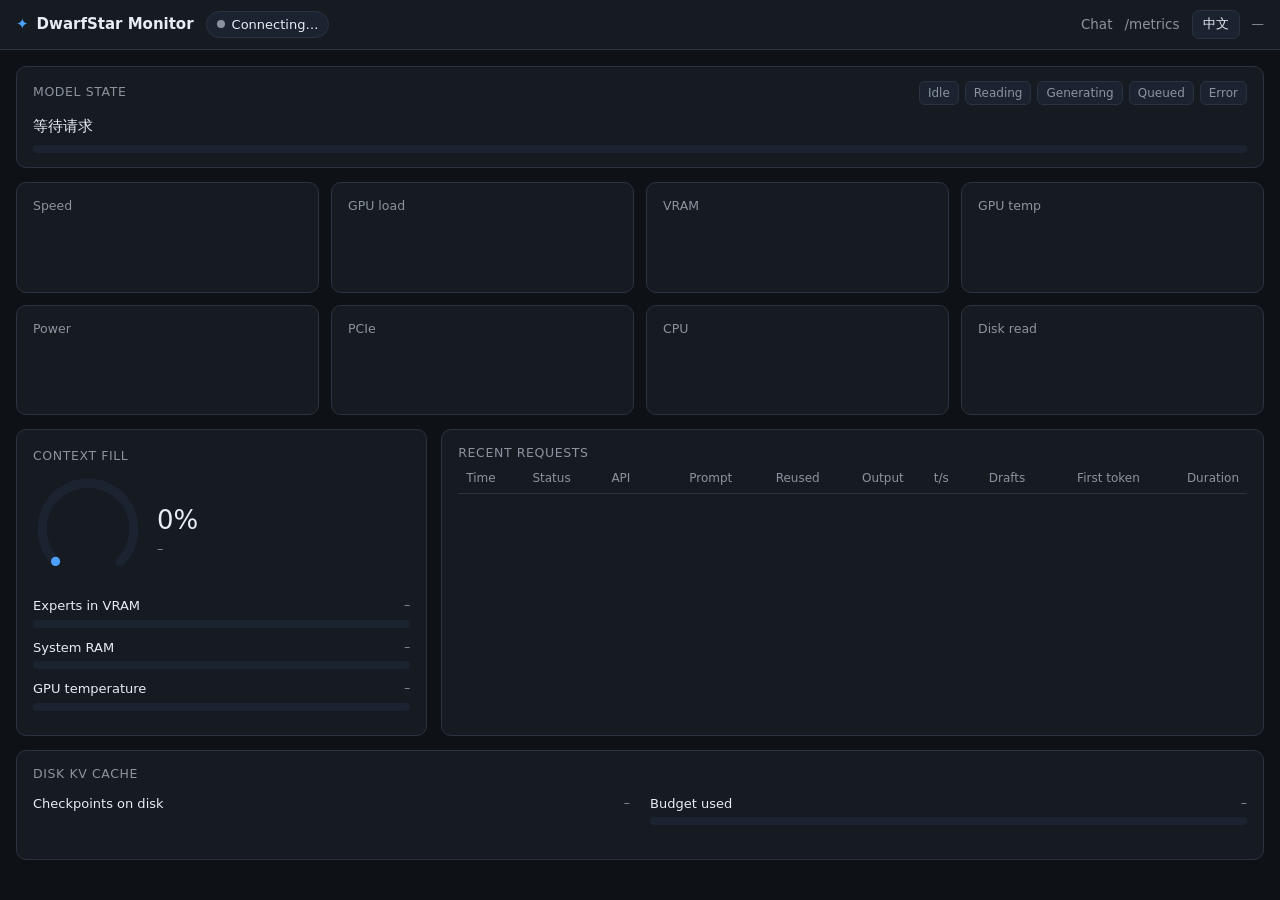
==== web/monitor.html @ 10eaf71a "工作台公网访问: 登录、API 密钥、设置弹窗(云服务器 + frp 穿透 + HTTPS 证书)、PWA 用户要从外网用手机打开工作台、装成 App。要做到这一点，下面几件缺一不可，所以合成一件提交" ====
<!doctype html>
<!-- web/monitor.html — DwarfStar (ds4-server) 自带的监控页, GET /monitor 直接返回(同源, 无需 --cors)。
     零依赖单文件: 无 CDN、无外部字体/脚本, 离线可用。每秒拉一次同源 GET /metrics(JSON), 把它画出来。
     板块与指标照 Strata(github.com/Niko1221/Strata)的 Monitor 页: 模型状态 / 八张读数卡(速度·GPU 负载·显存·GPU 温度·功耗·PCIe·CPU·
     磁盘读, 各带一分钟火花线) / 上下文占用 / 系统内存 / 最近请求表 / 累计 / 磁盘 KV 缓存。服务端读不到的数就显示 "–", 不编。
     语言: 中文 / English, 跟浏览器语言, 右上角可切(记在 localStorage), URL ?lang=en|zh 可强制。
     数据只经 textContent 与 DOM 节点进页面, 不拼 HTML 字符串。 -->
<html lang="zh-CN">
<head>
<meta charset="utf-8">
<meta name="viewport" content="width=device-width, initial-scale=1">
<link rel="icon" href="data:,">   <!-- 服务端没有 /favicon.ico: 空图标免得浏览器每次开页都打一条 404 -->
<title>DwarfStar 监控</title>
<style>
  :root {
    --bg: #0e1116; --panel: #161b22; --panel-2: #1c2330; --border: #2b3240;
    --text: #e6edf3; --dim: #8b949e; --accent: #4ea1ff; --accent-dim: #1f3a5f;
    --ok: #3fb950; --warn: #d29922; --err: #f85149; --info: #a371f7; --radius: 10px;
  }
  * { box-sizing: border-box; }
  body {
    margin: 0; background: var(--bg); color: var(--text);
    font: 15px/1.5 system-ui, -apple-system, "PingFang SC", "Microsoft YaHei", sans-serif;
  }
  header {
    display: flex; align-items: center; gap: 12px; padding: 10px 16px; flex-wrap: wrap;
    background: var(--panel); border-bottom: 1px solid var(--border); position: sticky; top: 0; z-index: 10;
  }
  .logo { display: flex; align-items: center; gap: 8px; font-weight: 600; }
  .logo .star { color: var(--accent); }
  header a { color: var(--dim); text-decoration: none; font-size: 13.5px; }
  header a:hover { color: var(--accent); }
  .spacer { flex: 1; }
  #pill { display: inline-flex; align-items: center; gap: 7px; padding: 3px 10px; border-radius: 999px; background: var(--panel-2); border: 1px solid var(--border); font-size: 13px; }
  #pill::before { content: ""; width: 8px; height: 8px; border-radius: 50%; background: var(--dim); }
  #pill[data-state=reading]::before { background: var(--info); }
  #pill[data-state=generating]::before { background: var(--ok); }
  #pill[data-state=queued]::before { background: var(--warn); }
  #pill[data-state=error]::before { background: var(--err); }
  #updated, .muted { color: var(--dim); font-size: 12.5px; }
  main { max-width: 1280px; margin: 0 auto; padding: 16px; display: grid; gap: 14px; }
  .card { background: var(--panel); border: 1px solid var(--border); border-radius: var(--radius); padding: 14px 16px; }
  .card-title { font-size: 12.5px; color: var(--dim); text-transform: uppercase; letter-spacing: .6px; }
  .state-head { display: flex; align-items: center; justify-content: space-between; gap: 10px; flex-wrap: wrap; }
  .badges { display: flex; gap: 6px; flex-wrap: wrap; }
  .badge { font-size: 12px; padding: 2px 8px; border-radius: 6px; background: var(--panel-2); color: var(--dim); border: 1px solid var(--border); }
  .badge.on { color: var(--text); border-color: var(--accent); background: var(--accent-dim); }
  .badge[data-s=generating].on { border-color: var(--ok); }
  .badge[data-s=reading].on { border-color: var(--info); }
  .badge[data-s=queued].on { border-color: var(--warn); }
  .badge[data-s=error].on { border-color: var(--err); }
  .state-row { display: flex; justify-content: space-between; gap: 12px; margin: 10px 0 8px; flex-wrap: wrap; }
  .progress { height: 8px; border-radius: 999px; background: var(--panel-2); overflow: hidden; }
  .progress > div { height: 100%; width: 0; background: var(--accent); transition: width .4s; }
  .progress[data-tone=info] > div { background: var(--info); }
  .progress[data-tone=warn] > div { background: var(--warn); }
  .progress[data-tone=danger] > div { background: var(--err); }
  .metrics { display: grid; grid-template-columns: repeat(4, 1fr); gap: 12px; }
  .metric .label { font-size: 12.5px; color: var(--dim); }
  .metric .value { font-size: 26px; font-weight: 500; line-height: 1.25; margin-top: 4px; }
  .metric .value small { font-size: 13px; color: var(--dim); margin-left: 4px; font-weight: 400; }
  .metric .sub { font-size: 12px; color: var(--dim); min-height: 1.3em; overflow-wrap: anywhere; }
  .metric svg { display: block; width: 100%; height: 36px; margin-top: 6px; color: var(--accent); }
  .metric svg[data-tone=warn] { color: var(--warn); }
  .metric svg[data-tone=info] { color: var(--info); }
  .speed-values { display: flex; gap: 18px; }
  .speed-values .value.prefill { color: var(--info); }
  .row2 { display: grid; grid-template-columns: minmax(280px, 1fr) minmax(0, 2fr); gap: 14px; }
  .gauge { display: flex; align-items: center; gap: 14px; margin: 8px 0 12px; }
  .gauge svg { width: 110px; height: 110px; }
  .gauge .track { stroke: var(--panel-2); }
  .gauge .fill { stroke: var(--accent); transition: stroke-dasharray .4s; }
  .gauge .pct { font-size: 26px; font-weight: 500; }
  .bar-row { display: flex; justify-content: space-between; font-size: 13px; margin: 10px 0 4px; }
  table { width: 100%; border-collapse: collapse; font-size: 13px; }
  th, td { padding: 6px 8px; text-align: left; border-bottom: 1px solid var(--border); white-space: nowrap; }
  th { color: var(--dim); font-weight: 500; font-size: 12px; }
  td.num, th.num { text-align: right; font-variant-numeric: tabular-nums; }
  .table-wrap { overflow: auto; max-height: 420px; }
  .req-head { display: flex; align-items: center; justify-content: space-between; gap: 10px; }
  button {
    background: var(--panel-2); color: var(--text); border: 1px solid var(--border);
    border-radius: 7px; padding: 4px 10px; font: inherit; font-size: 12.5px; cursor: pointer;
  }
  button:hover { border-color: var(--accent); }
  .tag { font-size: 11.5px; padding: 1px 7px; border-radius: 5px; background: var(--panel-2); color: var(--dim); }
  .tag.ok { color: var(--ok); } .tag.warn { color: var(--warn); } .tag.err { color: var(--err); }
  .totals { font-size: 12.5px; color: var(--dim); margin: 10px 0 0; }
  dl.facts { display: grid; grid-template-columns: max-content 1fr; gap: 4px 14px; margin: 10px 0 0; font-size: 13px; }
  dl.facts dt { color: var(--dim); } dl.facts dd { margin: 0; overflow-wrap: anywhere; }
  .cc-bars { display: grid; grid-template-columns: 1fr 1fr; gap: 0 20px; }
  .note { font-size: 12.5px; color: var(--dim); margin: 10px 0 0; }
  @media (max-width: 1000px) { .metrics { grid-template-columns: repeat(2, 1fr); } .row2 { grid-template-columns: 1fr; } }
  @media (max-width: 560px) { .metrics { grid-template-columns: 1fr; } .cc-bars { grid-template-columns: 1fr; } main { padding: 12px; } }
</style>
</head>
<body>
<header>
  <span class="logo"><span class="star">✦</span> <span data-i18n="brand">DwarfStar 监控</span></span>
  <span id="pill" data-state="idle"><span id="pill-text">连接中…</span></span>
  <span class="spacer"></span>
  <a href="/" data-i18n="nav_chat">聊天页</a>
  <a href="/metrics" target="_blank" data-i18n-title="nav_metrics_title">/metrics</a>
  <button id="lang" title="Language / 语言">EN</button>
  <span id="updated">—</span>
</header>

<main>
  <section class="card">
    <div class="state-head">
      <span class="card-title" data-i18n="state_title">模型状态</span>
      <span class="badges" id="badges">
        <span class="badge" data-s="idle" data-i18n="st_idle">空闲</span>
        <span class="badge" data-s="reading" data-i18n="st_reading">读提示</span>
        <span class="badge" data-s="generating" data-i18n="st_generating">生成中</span>
        <span class="badge" data-s="queued" data-i18n="st_queued">排队</span>
        <span class="badge" data-s="error" data-i18n="st_error">错误</span>
      </span>
    </div>
    <div class="state-row"><span id="state-label">等待请求</span><span class="muted" id="state-detail"></span></div>
    <div class="progress" id="state-progress"><div id="state-bar"></div></div>
  </section>

  <section class="metrics" id="metrics"></section>

  <section class="row2">
    <div class="card">
      <span class="card-title" data-i18n="ctx_title">上下文占用</span>
      <div class="gauge">
        <svg viewBox="0 0 120 120" aria-hidden="true">
          <circle class="track" cx="60" cy="60" r="50" fill="none" stroke-width="10" stroke-linecap="round" stroke-dasharray="235.6 314.2" transform="rotate(135 60 60)"/>
          <circle class="fill" id="ctx-fill" cx="60" cy="60" r="50" fill="none" stroke-width="10" stroke-linecap="round" stroke-dasharray="0 314.2" transform="rotate(135 60 60)"/>
        </svg>
        <div><div class="pct" id="ctx-pct">0%</div><div class="muted" id="ctx-sub">–</div></div>
      </div>
      <div class="bar-row"><span data-i18n="experts">专家在显存</span><span class="muted" id="experts-text">–</span></div>
      <div class="progress"><div id="experts-bar"></div></div>
      <div class="bar-row"><span data-i18n="ram">系统内存</span><span class="muted" id="ram-text">–</span></div>
      <div class="progress" id="ram-progress"><div id="ram-bar"></div></div>
      <div class="bar-row"><span data-i18n="gpu_temp_bar">GPU 温度</span><span class="muted" id="temp-text">–</span></div>
      <div class="progress" data-tone="warn"><div id="temp-bar"></div></div>
      <dl class="facts" id="facts"></dl>
    </div>
    <div class="card">
      <div class="req-head"><span class="card-title" data-i18n="req_title">最近请求</span><button id="req-all" hidden>显示全部</button></div>
      <div class="table-wrap">
        <table>
          <thead><tr>
            <th data-i18n="th_time">时间</th><th data-i18n="th_status">状态</th><th data-i18n="th_api">接口</th>
            <th class="num" data-i18n="th_prompt">提示</th><th class="num" data-i18n="th_reused">复用</th><th class="num" data-i18n="th_output">输出</th>
            <th class="num">t/s</th><th class="num" data-i18n="th_drafts" data-i18n-title="th_drafts_title">草稿</th>
            <th class="num" data-i18n="th_first">首 token</th><th class="num" data-i18n="th_duration">用时</th>
          </tr></thead>
          <tbody id="req-body"></tbody>
        </table>
      </div>
      <p class="totals" id="req-totals"></p>
    </div>
  </section>

  <section class="card" id="cc-card">
    <div class="req-head"><span class="card-title" data-i18n="cc_title">磁盘 KV 缓存</span><span class="muted" id="cc-sum"></span></div>
    <div class="cc-bars" id="cc-bars" hidden>
      <div><div class="bar-row"><span data-i18n="cc_parked">盘上检查点</span><span class="muted" id="cc-slots-text">–</span></div></div>
      <div><div class="bar-row"><span data-i18n="cc_budget">占用预算</span><span class="muted" id="cc-mem-text">–</span></div><div class="progress"><div id="cc-mem-bar"></div></div></div>
    </div>
    <dl class="facts" id="cc-facts"></dl>
    <p class="note" id="cc-note"></p>
  </section>
</main>

<script>
"use strict";
/* ---------- 语言 ---------- */
const I18N = {
  zh: {
    brand: "DwarfStar 监控", title: "DwarfStar 监控", nav_chat: "聊天页", lang_btn: "EN",
    nav_metrics_title: "本页的数据源(JSON); 加 Accept: text/plain 或 ?format=prometheus 给 Prometheus 文本",
    connecting: "连接中…", live: "实时 · {0}", disconnected: "已断开 · 重试中", unreachable: "连不上服务",
    pill_idle: "空闲", pill_reading: "读提示", pill_reading_pct: "读提示 · {0}%", pill_generating: "生成中 · {0} t/s", pill_queued: "{0} 条排队",
    state_title: "模型状态", st_idle: "空闲", st_reading: "读提示", st_generating: "生成中", st_queued: "排队", st_error: "错误",
    waiting: "等待请求", reading: "读提示", generating: "生成中",
    detail_reading: "{0} / {1} token · {2}%", detail_tokens: "{0} token", detail_generating: "{0} token · {1} t/s", detail_last: "上一条: {0} token", detail_last_speed: " · {0} t/s",
    m_speed: "速度", m_gpu: "GPU 负载", m_vram: "显存", m_temp: "GPU 温度", m_power: "功耗", m_pcie: "PCIe", m_cpu: "CPU", m_disk: "磁盘读",
    decode_now: "解码 · 当前", decode_last: "解码 · 上一条", decode: "解码", prefill_now: "预填 · 当前", prefill_this: "预填 · 本请求", prefill_last: "预填 · 上一条", prefill: "预填",
    gpu_unreadable: "读不到(NVML/IOKit)", mem_ram: "统一内存 = 整机内存", mem_ram_kernel: "统一内存 · 内核可见 {0} GB", mem_metal: "本进程 Metal 工作集 / 设备上限",
    temp_none: "此平台无免 root 接口", power_limit: "上限 {0} W", pcie_rx: "到 GPU {0} MB/s", pcie_idle: " · 空闲降到 Gen{0}", pcie_unified: "统一内存, 无 PCIe 搬运",
    cores_threads: "{0} 核 · {1} 线程", threads: "{0} 线程", disk_write: "写 {0} MB/s",
    ctx_title: "上下文占用", ctx_sub: "{0} / {1} token", experts: "专家在显存", experts_resident: "全部常驻(无专家缓存)", experts_n: "{0} 个",
    ram: "系统内存", ram_text: "{0} / {1} GB", gpu_temp_bar: "GPU 温度", temp_text: "{0} °C",
    f_model: "模型", f_backend: "后端", f_ctx: "上下文", f_ctx_v: "{0} token", f_parallel: "并发", f_lanes: "{0} 路合批", f_single: "单路",
    f_spec: "投机解码", on: "开", off: "关", f_gpu: "GPU", f_gpu_mem: "{0}, {1} GB", f_cpu: "CPU", f_images: "图像输入",
    req_title: "最近请求", th_time: "时间", th_status: "状态", th_api: "接口", th_prompt: "提示", th_reused: "复用", th_output: "输出", th_drafts: "草稿",
    th_drafts_title: "解码期接受的草稿位 / 出过的草稿位(投机解码)", th_first: "首 token", th_duration: "用时",
    no_requests: "还没有请求", stream: " · 流式", fin_stop: "完成", fin_tool_calls: "工具调用", fin_length: "到上限", fin_cancel: "已停", fin_disconnect: "客户端断开", fin_error: "错误",
    show_all: "显示全部({0})", show_fewer: "只看最近 12 条",
    totals: "自 {0}: {1} 条请求 · 读提示 {2} token{3}(复用 {4}) · 生成 {5} token{6}{7}", totals_speed: " · {0} t/s", totals_drafts: " · 草稿接受 {0}%",
    cc_title: "磁盘 KV 缓存", cc_parked: "盘上检查点", cc_budget: "占用预算", cc_n: "{0} 条", cc_mem: "{0} / {1} GB", cc_mem_only: "{0} GB",
    cc_sum: "{0} / {1} 条请求复用了提示前缀", cc_share: "(占全部提示 token 的 {0}%)", cc_parked_ev: "存盘", cc_restored_ev: "装回", cc_event: "{0} {1} token, {2}",
    cc_last_req: "上一条请求", cc_last_req_v: "复用 {0} / {1} 提示 token", cc_since: "开服以来复用", cc_since_v: "{0} token {1}", cc_pr: "存盘 / 装回", cc_evicted: " · 逐出 {0}", cc_last: "最近一次",
    cc_note_on: "命中前缀的请求直接装回检查点, 不再重读提示; 预算满了先逐出最旧的。",
    cc_note_off: "磁盘 KV 缓存没开(V4.1 服务路没有会话 KV; V4 用 --kv-disk-dir 开)。表里的「复用」= 请求命中的活 KV 前缀。",
    just_now: "刚刚", min_ago: "{0} 分钟前", h_ago: "{0} 小时前",
  },
  en: {
    brand: "DwarfStar Monitor", title: "DwarfStar Monitor", nav_chat: "Chat", lang_btn: "中文",
    nav_metrics_title: "This page's data (JSON); add Accept: text/plain or ?format=prometheus for the Prometheus text",
    connecting: "Connecting…", live: "Live · {0}", disconnected: "Disconnected · retrying", unreachable: "Server unreachable",
    pill_idle: "Idle", pill_reading: "Reading prompt", pill_reading_pct: "Reading prompt · {0}%", pill_generating: "Generating · {0} t/s", pill_queued: "{0} queued",
    state_title: "Model state", st_idle: "Idle", st_reading: "Reading", st_generating: "Generating", st_queued: "Queued", st_error: "Error",
    waiting: "Waiting for a request", reading: "Reading prompt", generating: "Generating",
    detail_reading: "{0} / {1} tokens · {2}%", detail_tokens: "{0} tokens", detail_generating: "{0} tokens · {1} t/s", detail_last: "last: {0} tokens", detail_last_speed: " at {0} t/s",
    m_speed: "Speed", m_gpu: "GPU load", m_vram: "VRAM", m_temp: "GPU temp", m_power: "Power", m_pcie: "PCIe", m_cpu: "CPU", m_disk: "Disk read",
    decode_now: "Decode now", decode_last: "Decode last request", decode: "Decode", prefill_now: "Prefill now", prefill_this: "Prefill this request", prefill_last: "Prefill last request", prefill: "Prefill",
    gpu_unreadable: "not readable (NVML/IOKit)", mem_ram: "unified memory = system RAM", mem_ram_kernel: "unified memory · {0} GB visible to the kernel", mem_metal: "this process's Metal working set / device limit",
    temp_none: "no unprivileged interface on this platform", power_limit: "of {0} W limit", pcie_rx: "to GPU {0} MB/s", pcie_idle: " · idle Gen{0}", pcie_unified: "unified memory, no PCIe traffic",
    cores_threads: "{0} cores · {1} threads", threads: "{0} threads", disk_write: "write {0} MB/s",
    ctx_title: "Context fill", ctx_sub: "{0} / {1} tokens", experts: "Experts in VRAM", experts_resident: "all resident (no expert cache)", experts_n: "{0}",
    ram: "System RAM", ram_text: "{0} / {1} GB", gpu_temp_bar: "GPU temperature", temp_text: "{0} °C",
    f_model: "Model", f_backend: "Backend", f_ctx: "Context", f_ctx_v: "{0} tokens", f_parallel: "Parallel", f_lanes: "{0} lanes batched", f_single: "single lane",
    f_spec: "Speculative decoding", on: "on", off: "off", f_gpu: "GPU", f_gpu_mem: "{0}, {1} GB", f_cpu: "CPU", f_images: "Images",
    req_title: "Recent requests", th_time: "Time", th_status: "Status", th_api: "API", th_prompt: "Prompt", th_reused: "Reused", th_output: "Output", th_drafts: "Drafts",
    th_drafts_title: "speculative decoding: draft tokens accepted / offered while generating", th_first: "First token", th_duration: "Duration",
    no_requests: "No requests yet", stream: " · stream", fin_stop: "Done", fin_tool_calls: "Tool call", fin_length: "Max tokens", fin_cancel: "Stopped", fin_disconnect: "Disconnected", fin_error: "Error",
    show_all: "Show all ({0})", show_fewer: "Show fewer",
    totals: "Since {0}: {1} requests · {2} prompt tokens read{3} ({4} reused) · {5} written{6}{7}", totals_speed: " at {0} t/s", totals_drafts: " · drafts accepted {0}%",
    cc_title: "Disk KV cache", cc_parked: "Checkpoints on disk", cc_budget: "Budget used", cc_n: "{0}", cc_mem: "{0} / {1} GB", cc_mem_only: "{0} GB",
    cc_sum: "{0} of {1} requests reused part of their prompt", cc_share: "({0}% of all prompt tokens)", cc_parked_ev: "Parked", cc_restored_ev: "Restored", cc_event: "{0} {1} tokens, {2}",
    cc_last_req: "Last request", cc_last_req_v: "{0} of {1} prompt tokens reused", cc_since: "Reused since start", cc_since_v: "{0} tokens {1}", cc_pr: "Parked / restored", cc_evicted: " · {0} evicted", cc_last: "Last switch",
    cc_note_on: "A request that matches a checkpoint's prefix restores it instead of reading the prompt again; the oldest goes when the budget is full.",
    cc_note_off: "The disk KV cache is off (the V4.1 serving path has no session KV; V4 enables it with --kv-disk-dir). \"Reused\" in the table = live KV prefix a request matched.",
    just_now: "just now", min_ago: "{0} min ago", h_ago: "{0} h ago",
  },
};
const LS_LANG = "ds4.lang";   /* 与工作台 studio.html 共用: 一页切了另一页跟着 */
function pickLang() {
  const q = new URLSearchParams(location.search).get("lang");
  if (q === "en" || q === "zh") return q;
  try { const v = localStorage.getItem(LS_LANG); if (v === "en" || v === "zh") return v; } catch (_) {}
  return (navigator.language || "").toLowerCase().startsWith("zh") ? "zh" : "en";
}
let lang = pickLang();
const t = (k, ...a) => { let s = (I18N[lang][k] ?? I18N.zh[k] ?? k); for (let i = 0; i < a.length; i++) s = s.split(`{${i}}`).join(String(a[i])); return s; };
const locale = () => lang === "zh" ? "zh-CN" : "en-US";
function applyI18n() {
  document.documentElement.lang = lang === "zh" ? "zh-CN" : "en";
  document.title = t("title");
  for (const el of document.querySelectorAll("[data-i18n]")) el.textContent = t(el.dataset.i18n);
  for (const el of document.querySelectorAll("[data-i18n-title]")) el.title = t(el.dataset.i18nTitle);
  text("lang", t("lang_btn"));
  for (const m of METRICS) text("ml-" + m.key, t(m.label));
}

/* ---------- 工具 ---------- */
const $ = id => document.getElementById(id);
const fmt = (v, d = 0) => (v == null || Number.isNaN(v)) ? "–" : Number(v).toLocaleString(locale(), { minimumFractionDigits: d, maximumFractionDigits: d });
const gb = (bytes, d = 1) => bytes == null ? "–" : fmt(bytes / 1073741824, d);   /* 内存按二进制 GB(内存条、free、nvidia-smi 都这么标) */
const kfmt = n => n == null ? "–" : n >= 1e6 ? fmt(n / 1e6, 2) + "M" : n >= 1e4 ? fmt(n / 1e3, 1) + "k" : fmt(n);
/* 上下文上限按 2 的幂写(模型元数据 1048576 = 1M, 131072 = 128K), 不走十进制: "1.05M" 对不上项目里说的 1M */
const ctxfmt = n => n == null ? "–" : n % 1048576 === 0 ? `${n / 1048576}M` : n % 1024 === 0 ? `${n / 1024}K` : kfmt(n);
/* 占比: 1M 上下文里一条 3k 的请求只有 0.3%, 四舍五入成 0% 就像没数据; 10% 以下留一位小数, 0.1% 以下写 "<0.1%" */
const pctfmt = frac => frac <= 0 ? "0%" : frac * 100 < 0.1 ? "<0.1%" : frac * 100 < 10 ? `${fmt(frac * 100, 1)}%` : `${Math.round(frac * 100)}%`;
const text = (id, v) => { const el = $(id); if (el && el.textContent !== String(v)) el.textContent = v; };
function node(tag, cls, content) { const el = document.createElement(tag); if (cls) el.className = cls; if (content != null) el.textContent = content; return el; }

/* 八张读数卡(与 Strata METRICS 同序同名): key / 标题键 / 单位 / history 里的序列名 / 火花线满刻度 */
const METRICS = [
  { key: "speed", label: "m_speed", unit: "t/s", series: "tok_s" },
  { key: "gpu", label: "m_gpu", unit: "%", series: "gpu_util", max: 100 },
  { key: "vram", label: "m_vram", unit: "GB", series: "gpu_mem_used" },
  { key: "temp", label: "m_temp", unit: "°C", series: "gpu_temp", tone: "warn" },
  { key: "power", label: "m_power", unit: "W", series: "gpu_power" },
  { key: "pcie", label: "m_pcie", unit: "", series: "gpu_pcie_rx_mb", tone: "info" },
  { key: "cpu", label: "m_cpu", unit: "%", series: "cpu", max: 100 },
  { key: "disk", label: "m_disk", unit: "MB/s", series: "disk_read_mb", tone: "info" },
];
const SVG = "http://www.w3.org/2000/svg";
function sparkSvg(id, tone, extraId) {
  const svg = document.createElementNS(SVG, "svg");
  svg.id = id; svg.setAttribute("viewBox", "0 0 100 32"); svg.setAttribute("preserveAspectRatio", "none");
  if (tone) svg.dataset.tone = tone;
  const mk = (cls, fill) => { const p = document.createElementNS(SVG, "path"); p.setAttribute("class", cls); p.setAttribute("fill", fill ? "currentColor" : "none");
    if (fill) p.setAttribute("opacity", ".12"); else { p.setAttribute("stroke", "currentColor"); p.setAttribute("stroke-width", "1.6"); p.setAttribute("vector-effect", "non-scaling-stroke"); p.setAttribute("stroke-linejoin", "round"); }
    return p; };
  svg.append(mk("area", true), mk("line", false));
  if (extraId) { const g = document.createElementNS(SVG, "g"); g.id = extraId; g.style.color = "var(--info)"; g.append(mk("area", true), mk("line", false)); svg.append(g); }
  return svg;
}
for (const m of METRICS) {
  const card = node("div", "card metric");
  card.append(Object.assign(node("div", "label"), { id: "ml-" + m.key }));
  if (m.key === "speed") {
    const wrap = node("div", "speed-values");
    const a = node("div"); a.append(Object.assign(node("div", "value"), { id: "mv-speed" }), Object.assign(node("div", "sub"), { id: "ms-speed" }));
    const b = node("div"); b.append(Object.assign(node("div", "value prefill"), { id: "mv-prefill" }), Object.assign(node("div", "sub"), { id: "ms-prefill" }));
    wrap.append(a, b); card.append(wrap, sparkSvg("sp-speed", null, "sp-prefill"));
  } else {
    card.append(Object.assign(node("div", "value"), { id: "mv-" + m.key }), Object.assign(node("div", "sub"), { id: "ms-" + m.key }), sparkSvg("sp-" + m.key, m.tone));
  }
  $("metrics").append(card);
}
function spark(el, values, max) {
  const v = (values || []).map(x => x == null ? 0 : x);
  const line = el.querySelector(":scope > .line"), area = el.querySelector(":scope > .area");
  if (v.length < 2) { line.setAttribute("d", ""); area.setAttribute("d", ""); return; }
  const top = Math.max(max || 0, ...v, 1e-9);
  const pts = v.map((x, i) => [(i / (v.length - 1)) * 100, 30 - (x / top) * 26]);
  const d = pts.map((p, i) => `${i ? "L" : "M"}${p[0].toFixed(2)},${p[1].toFixed(2)}`).join("");
  line.setAttribute("d", d); area.setAttribute("d", `${d}L100,32L0,32Z`);
}
function setMetric(key, value, unit, sub) {
  const el = $("mv-" + key);
  el.replaceChildren();
  if (value == null) el.append("–"); else { el.append(String(value)); if (unit) el.append(node("small", null, unit)); }
  text("ms-" + key, sub || "");
}
function setPill(state, label) { $("pill").dataset.state = state; text("pill-text", label); }

/* ---------- 轮询 ---------- */
let lastMetrics = null, failures = 0, showAll = false;
async function poll() {
  try {
    /* 工作台主进程要登录(src/train/train_auth.c): 票在工作台页存的 localStorage 里, 同源直接读来带上; 没票/过期就回工作台首页登录 */
    let sess = ""; try { sess = localStorage.getItem("ds4.studio.session") || ""; } catch (_) {}
    const r = await fetch(showAll ? "/metrics?requests=all" : "/metrics", { cache: "no-store", headers: sess ? { "X-DS4-Session": sess } : {} });
    if (r.status === 401 && r.headers.get("X-DS4-Auth")) { location.href = "/"; return; }
    if (!r.ok) throw new Error("HTTP " + r.status);
    lastMetrics = await r.json(); failures = 0;
    render(lastMetrics);
    text("updated", t("live", new Date().toLocaleTimeString(locale())));
  } catch (e) {
    if (++failures >= 3) { setPill("error", t("unreachable")); text("updated", t("disconnected")); }
  }
  setTimeout(poll, 1000);
}

function render(m) {
  const live = m.live || {}, hw = m.hardware || {}, st = m.hardware_static || {}, eng = m.engine || {}, h = m.history || {};
  const reqs = m.requests || [], last = reqs[0];
  /* 顶栏状态 */
  if (live.state === "reading") {
    const pct = live.prompt_total ? Math.round(100 * live.prompt_read / live.prompt_total) : null;
    setPill("reading", pct == null ? t("pill_reading") : t("pill_reading_pct", pct));
  } else if (live.state === "generating") setPill("generating", t("pill_generating", fmt(live.tok_s, 1)));
  else setPill("idle", t("pill_idle"));
  if (live.queued > 0) setPill("queued", t("pill_queued", live.queued));

  /* 模型状态卡 */
  const on = live.queued > 0 ? "queued" : live.state;
  for (const b of document.querySelectorAll("#badges .badge")) b.classList.toggle("on", b.dataset.s === on || b.dataset.s === live.state);
  const prog = $("state-progress");
  let label = t("waiting"), detail = "", pct = 0;
  if (live.state === "reading") {
    label = t("reading"); prog.dataset.tone = "info";
    if (live.prompt_total) { pct = 100 * live.prompt_read / live.prompt_total; detail = t("detail_reading", fmt(live.prompt_read), fmt(live.prompt_total), fmt(pct)); }
    else detail = t("detail_tokens", fmt(live.prompt_tokens));
  } else if (live.state === "generating") {
    label = t("generating"); delete prog.dataset.tone;
    pct = live.max_tokens ? Math.min(100, 100 * live.generated / live.max_tokens) : 0;
    detail = t("detail_generating", fmt(live.generated), fmt(live.tok_s, 1));
  } else if (last) {
    delete prog.dataset.tone;
    detail = t("detail_last", fmt(last.output_tokens)) + (last.decode_tok_s ? t("detail_last_speed", fmt(last.decode_tok_s, 1)) : "");
  }
  text("state-label", label); text("state-detail", detail); $("state-bar").style.width = pct + "%";

  /* 八张卡 */
  const speed = live.state === "generating" ? live.tok_s : last ? last.decode_tok_s : null;
  setMetric("speed", speed == null ? null : fmt(speed, 1), "t/s", live.state === "generating" ? t("decode_now") : last ? t("decode_last") : t("decode"));
  const prefill = live.state !== "idle" ? live.prefill_tok_s_mean
    : last && last.prompt_ms > 0 ? Math.max(0, last.prompt_tokens - (last.reused || 0)) / (last.prompt_ms / 1000) : null;
  setMetric("prefill", prefill == null ? null : fmt(prefill), "t/s", live.state === "reading" ? t("prefill_now") : live.state === "generating" ? t("prefill_this") : last ? t("prefill_last") : t("prefill"));
  spark($("sp-speed"), h.tok_s); spark($("sp-prefill"), h.prefill_tok_s_mean);
  setMetric("gpu", hw.gpu_util == null ? null : fmt(hw.gpu_util), "%", st.gpu_name || (st.gpu_count ? "" : t("gpu_unreadable")));
  spark($("sp-gpu"), h.gpu_util, 100);
  /* 统一内存: 总量是物理内存(GB10 128 GB), 副标题带上内核自己能分配的量(MemTotal 121.7 GB) —— 两个数都真, 差的是内核保留 */
  const memSub = st.gpu_mem_source === "ram"
    ? (hw.ram_kernel_total && hw.ram_kernel_total < hw.gpu_mem_total ? t("mem_ram_kernel", gb(hw.ram_kernel_total)) : t("mem_ram"))
    : st.gpu_mem_source === "metal" ? t("mem_metal") : "";
  setMetric("vram", hw.gpu_mem_used == null ? null : gb(hw.gpu_mem_used), hw.gpu_mem_total ? `/ ${gb(hw.gpu_mem_total, 0)} GB` : "GB", memSub);
  spark($("sp-vram"), h.gpu_mem_used, hw.gpu_mem_total);
  setMetric("temp", hw.gpu_temp == null ? null : fmt(hw.gpu_temp), "°C", hw.gpu_temp == null && st.gpu_count ? t("temp_none") : "");
  spark($("sp-temp"), h.gpu_temp, 90);
  setMetric("power", hw.gpu_power == null ? null : fmt(hw.gpu_power), "W", hw.gpu_power_limit ? t("power_limit", fmt(hw.gpu_power_limit)) : "");
  spark($("sp-power"), h.gpu_power, hw.gpu_power_limit);
  const gen = hw.gpu_pcie_gen_max || hw.gpu_pcie_gen;
  setMetric("pcie", gen ? `Gen${gen}` : null, hw.gpu_pcie_width ? `x${hw.gpu_pcie_width}` : "",
    hw.gpu_pcie_rx_mb == null ? (st.gpu_mem_source === "ram" ? t("pcie_unified") : "") :
    t("pcie_rx", fmt(hw.gpu_pcie_rx_mb, hw.gpu_pcie_rx_mb < 10 ? 1 : 0)) + (hw.gpu_pcie_gen && gen && hw.gpu_pcie_gen < gen ? t("pcie_idle", hw.gpu_pcie_gen) : ""));
  spark($("sp-pcie"), h.gpu_pcie_rx_mb);
  setMetric("cpu", hw.cpu == null ? null : fmt(hw.cpu), "%", st.threads ? (st.cores ? t("cores_threads", st.cores, st.threads) : t("threads", st.threads)) : "");
  spark($("sp-cpu"), h.cpu, 100);
  if (hw.disk_read_mb == null) setMetric("disk", null, "", "");
  else {
    const big = hw.disk_read_mb >= 1000;
    setMetric("disk", big ? fmt(hw.disk_read_mb / 1024, 2) : fmt(hw.disk_read_mb, hw.disk_read_mb < 10 ? 1 : 0), big ? "GB/s" : "MB/s",
      hw.disk_write_mb == null ? "" : t("disk_write", fmt(hw.disk_write_mb, 1)));
  }
  spark($("sp-disk"), h.disk_read_mb);

  /* 上下文占用: 在跑的请求, 否则上一条 */
  const ctx = eng.max_context || 0;
  let used = 0;
  if (live.state !== "idle") used = (live.prompt_tokens || 0) + (live.generated || 0);
  else if (last) used = (last.prompt_tokens || 0) + (last.output_tokens || 0);
  const frac = ctx ? Math.min(1, used / ctx) : 0;
  /* 弧长按占比, 但只要用了就至少画出一小截(3/314 周长): 1M 上下文里 0.3% 的弧按比例画不出来, 看着像没数据 */
  const arc = used > 0 ? Math.max(3, 235.6 * frac) : 0;
  $("ctx-fill").setAttribute("stroke-dasharray", `${arc.toFixed(1)} 314.2`);
  $("ctx-fill").style.opacity = arc > 0 ? "1" : "0";
  text("ctx-pct", pctfmt(frac)); text("ctx-sub", ctx ? t("ctx_sub", fmt(used), ctxfmt(ctx)) : "–");
  text("experts-text", eng.expert_slots ? t("experts_n", fmt(eng.expert_slots)) : t("experts_resident"));
  $("experts-bar").style.width = eng.expert_slots ? "100%" : "0%";
  text("ram-text", hw.ram_total ? t("ram_text", gb(hw.ram_used), gb(hw.ram_total, 0)) : "–");
  const ramPct = hw.ram_total ? 100 * hw.ram_used / hw.ram_total : 0;
  $("ram-bar").style.width = ramPct + "%";
  if (ramPct > 92) $("ram-progress").dataset.tone = "danger"; else delete $("ram-progress").dataset.tone;
  text("temp-text", hw.gpu_temp == null ? "–" : t("temp_text", fmt(hw.gpu_temp)));
  $("temp-bar").style.width = hw.gpu_temp == null ? "0%" : `${Math.min(100, hw.gpu_temp)}%`;
  facts($("facts"), [
    [t("f_model"), eng.model], [t("f_backend"), eng.backend ? `${eng.backend}${eng.variant ? ` · ${eng.variant}` : ""}` : null],
    [t("f_ctx"), ctx ? t("f_ctx_v", fmt(ctx)) : null], [t("f_parallel"), eng.batch >= 2 ? t("f_lanes", eng.batch) : t("f_single")],
    [t("f_spec"), eng.spec == null ? null : eng.spec ? t("on") : t("off")],
    [t("f_gpu"), st.gpu_name ? (hw.gpu_mem_total ? t("f_gpu_mem", st.gpu_name, gb(hw.gpu_mem_total, 0)) : st.gpu_name) : null],
    [t("f_cpu"), st.cpu_name], [t("f_images"), eng.images == null ? null : eng.images ? t("on") : t("off")],
  ]);

  /* 最近请求 */
  const body = $("req-body");
  body.replaceChildren();
  if (!reqs.length) { const tr = node("tr"); const td = node("td", "muted", t("no_requests")); td.colSpan = 10; tr.append(td); body.append(tr); }
  const badge = { stop: ["ok", "fin_stop"], tool_calls: ["ok", "fin_tool_calls"], length: ["", "fin_length"], cancel: ["warn", "fin_cancel"], disconnect: ["warn", "fin_disconnect"], error: ["err", "fin_error"] };
  for (const r of reqs) {
    const [cls, key] = badge[r.finish] || ["", null];
    const tr = node("tr");
    tr.append(node("td", null, new Date(r.time * 1000).toLocaleTimeString(locale())));
    const tdS = node("td"); tdS.append(node("span", `tag ${cls}`, key ? t(key) : (r.finish || "–"))); tr.append(tdS);
    tr.append(node("td", "muted", `${r.api || ""}${r.stream ? t("stream") : ""}`));
    tr.append(node("td", "num", fmt(r.prompt_tokens)), node("td", "num", fmt(r.reused)), node("td", "num", fmt(r.output_tokens)), node("td", "num", fmt(r.decode_tok_s, 1)));
    tr.append(node("td", "num", r.drafts_offered == null ? "–" : `${fmt(r.drafts_accepted)}/${fmt(r.drafts_offered)}`));
    tr.append(node("td", "num", r.first_token_s == null ? "–" : `${fmt(r.first_token_s, 2)} s`), node("td", "num", `${fmt(r.duration_s, 1)} s`));
    body.append(tr);
  }
  const kept = m.requests_kept == null ? reqs.length : m.requests_kept;
  $("req-all").hidden = kept <= 12;
  text("req-all", showAll ? t("show_fewer") : t("show_all", kept));
  text("req-totals", renderTotals(m.totals));
  renderCache(m.conversation_cache);
}
function renderTotals(tt) {
  if (!tt || !tt.requests) return "";
  const since = new Date(tt.since * 1000).toLocaleString(locale(), { weekday: "short", hour: "2-digit", minute: "2-digit" });
  const read = tt.prompt_tokens - tt.reused;
  const pSpeed = tt.prompt_ms > 0 && read > 0 ? t("totals_speed", fmt(read / (tt.prompt_ms / 1000))) : "";
  const oSpeed = tt.decode_ms > 0 && tt.output_tokens > 0 ? t("totals_speed", fmt(tt.output_tokens / (tt.decode_ms / 1000), 1)) : "";
  const drafts = tt.drafts_offered > 0 ? t("totals_drafts", fmt(100 * tt.drafts_accepted / tt.drafts_offered, 1)) : "";
  return t("totals", since, fmt(tt.requests), fmt(read), pSpeed, fmt(tt.reused), fmt(tt.output_tokens), oSpeed, drafts);
}
function facts(el, rows) {
  el.replaceChildren();
  for (const [k, v] of rows) { if (v == null || v === "") continue; el.append(node("dt", null, k), node("dd", null, v)); }
}
function since(ts) {
  if (!ts) return "";
  const s = Math.max(0, Date.now() / 1000 - ts);
  return s < 60 ? t("just_now") : s < 3600 ? t("min_ago", fmt(s / 60)) : t("h_ago", fmt(s / 3600, 1));
}
function renderCache(c) {
  $("cc-card").hidden = !c;
  if (!c) return;
  $("cc-bars").hidden = !c.enabled;
  if (c.enabled) {
    text("cc-slots-text", t("cc_n", fmt(c.parked)));
    const budget = (c.budget_mib || 0) * 1048576;
    text("cc-mem-text", budget ? t("cc_mem", gb(c.bytes, 2), gb(budget, 1)) : t("cc_mem_only", gb(c.bytes, 2)));
    $("cc-mem-bar").style.width = budget ? `${Math.min(100, 100 * c.bytes / budget)}%` : "0%";
  }
  text("cc-sum", c.requests ? t("cc_sum", fmt(c.requests_reused), fmt(c.requests)) : "");
  const share = c.prompt_tokens ? t("cc_share", fmt(100 * c.reused_tokens / c.prompt_tokens)) : "";
  const event = c.last_event ? t("cc_event", c.last_event === "parked" ? t("cc_parked_ev") : t("cc_restored_ev"), fmt(c.last_tokens), since(c.last_at)) : null;
  facts($("cc-facts"), [
    [t("cc_last_req"), c.last_prompt != null ? t("cc_last_req_v", fmt(c.last_reused || 0), fmt(c.last_prompt)) : null],
    [t("cc_since"), c.requests ? t("cc_since_v", fmt(c.reused_tokens), share) : null],
    [t("cc_pr"), c.enabled ? `${fmt(c.parks)} / ${fmt(c.restores)}${c.evictions ? t("cc_evicted", fmt(c.evictions)) : ""}` : null],
    [t("cc_last"), c.enabled ? event : null],
  ]);
  text("cc-note", c.enabled ? t("cc_note_on") : t("cc_note_off"));
}
$("req-all").addEventListener("click", () => { showAll = !showAll; if (lastMetrics) render(lastMetrics); });
$("lang").addEventListener("click", () => {
  lang = lang === "zh" ? "en" : "zh";
  try { localStorage.setItem(LS_LANG, lang); } catch (_) {}
  applyI18n(); if (lastMetrics) render(lastMetrics);
});
applyI18n();
text("pill-text", t("connecting"));
poll();
</script>
</body>
</html>
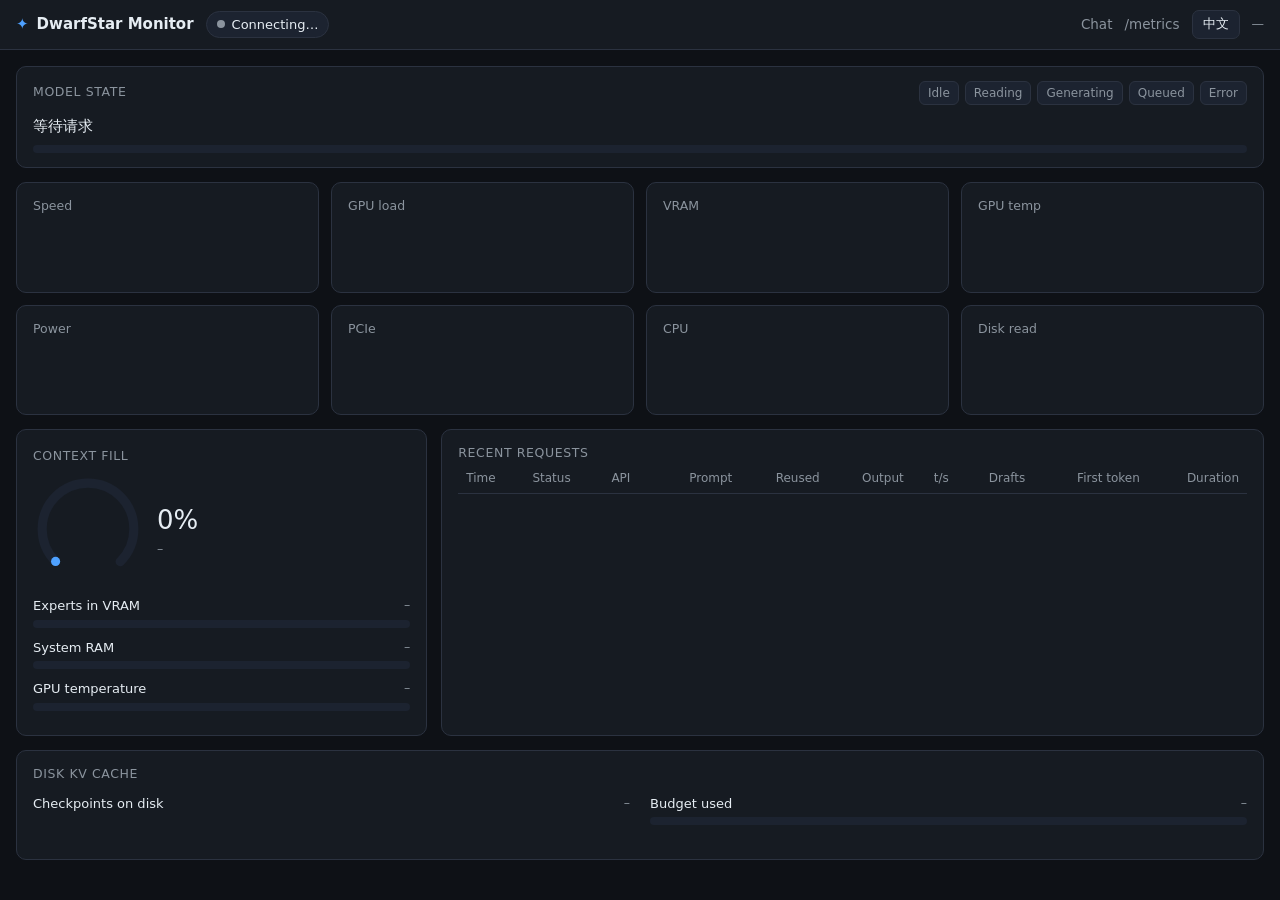
==== commit 05afcc91: "工作台: 监控做成侧栏里的普通页, 不再开新窗口 用户: 监控要在右边内容区里, 其他页怎么做它就怎么做。原来侧栏"监控"是 target=_blank 链到 ds4-server 自带的 /moni" ====
--- a/web/monitor.html
+++ b/web/monitor.html
@@ -38,7 +38,8 @@
   #pill[data-state=queued]::before { background: var(--warn); }
   #pill[data-state=error]::before { background: var(--err); }
   #updated, .muted { color: var(--dim); font-size: 12.5px; }
-  main { max-width: 1280px; margin: 0 auto; padding: 16px; display: grid; gap: 14px; }
+  /* 列一律 minmax(0, …): 裸 1fr 的下限是内容宽, 最近请求表(nowrap)会把整列撑出屏幕, 手机上整页横着滑(390 宽实测撑到 460) */
+  main { max-width: 1280px; margin: 0 auto; padding: 16px; display: grid; grid-template-columns: minmax(0, 1fr); gap: 14px; }
   .card { background: var(--panel); border: 1px solid var(--border); border-radius: var(--radius); padding: 14px 16px; }
   .card-title { font-size: 12.5px; color: var(--dim); text-transform: uppercase; letter-spacing: .6px; }
   .state-head { display: flex; align-items: center; justify-content: space-between; gap: 10px; flex-wrap: wrap; }
@@ -55,7 +56,7 @@
   .progress[data-tone=info] > div { background: var(--info); }
   .progress[data-tone=warn] > div { background: var(--warn); }
   .progress[data-tone=danger] > div { background: var(--err); }
-  .metrics { display: grid; grid-template-columns: repeat(4, 1fr); gap: 12px; }
+  .metrics { display: grid; grid-template-columns: repeat(4, minmax(0, 1fr)); gap: 12px; }
   .metric .label { font-size: 12.5px; color: var(--dim); }
   .metric .value { font-size: 26px; font-weight: 500; line-height: 1.25; margin-top: 4px; }
   .metric .value small { font-size: 13px; color: var(--dim); margin-left: 4px; font-weight: 400; }
@@ -90,8 +91,8 @@
   dl.facts dt { color: var(--dim); } dl.facts dd { margin: 0; overflow-wrap: anywhere; }
   .cc-bars { display: grid; grid-template-columns: 1fr 1fr; gap: 0 20px; }
   .note { font-size: 12.5px; color: var(--dim); margin: 10px 0 0; }
-  @media (max-width: 1000px) { .metrics { grid-template-columns: repeat(2, 1fr); } .row2 { grid-template-columns: 1fr; } }
-  @media (max-width: 560px) { .metrics { grid-template-columns: 1fr; } .cc-bars { grid-template-columns: 1fr; } main { padding: 12px; } }
+  @media (max-width: 1000px) { .metrics { grid-template-columns: repeat(2, minmax(0, 1fr)); } .row2 { grid-template-columns: minmax(0, 1fr); } }
+  @media (max-width: 560px) { .metrics { grid-template-columns: minmax(0, 1fr); } .cc-bars { grid-template-columns: 1fr; } main { padding: 12px; } }
 </style>
 </head>
 <body>
